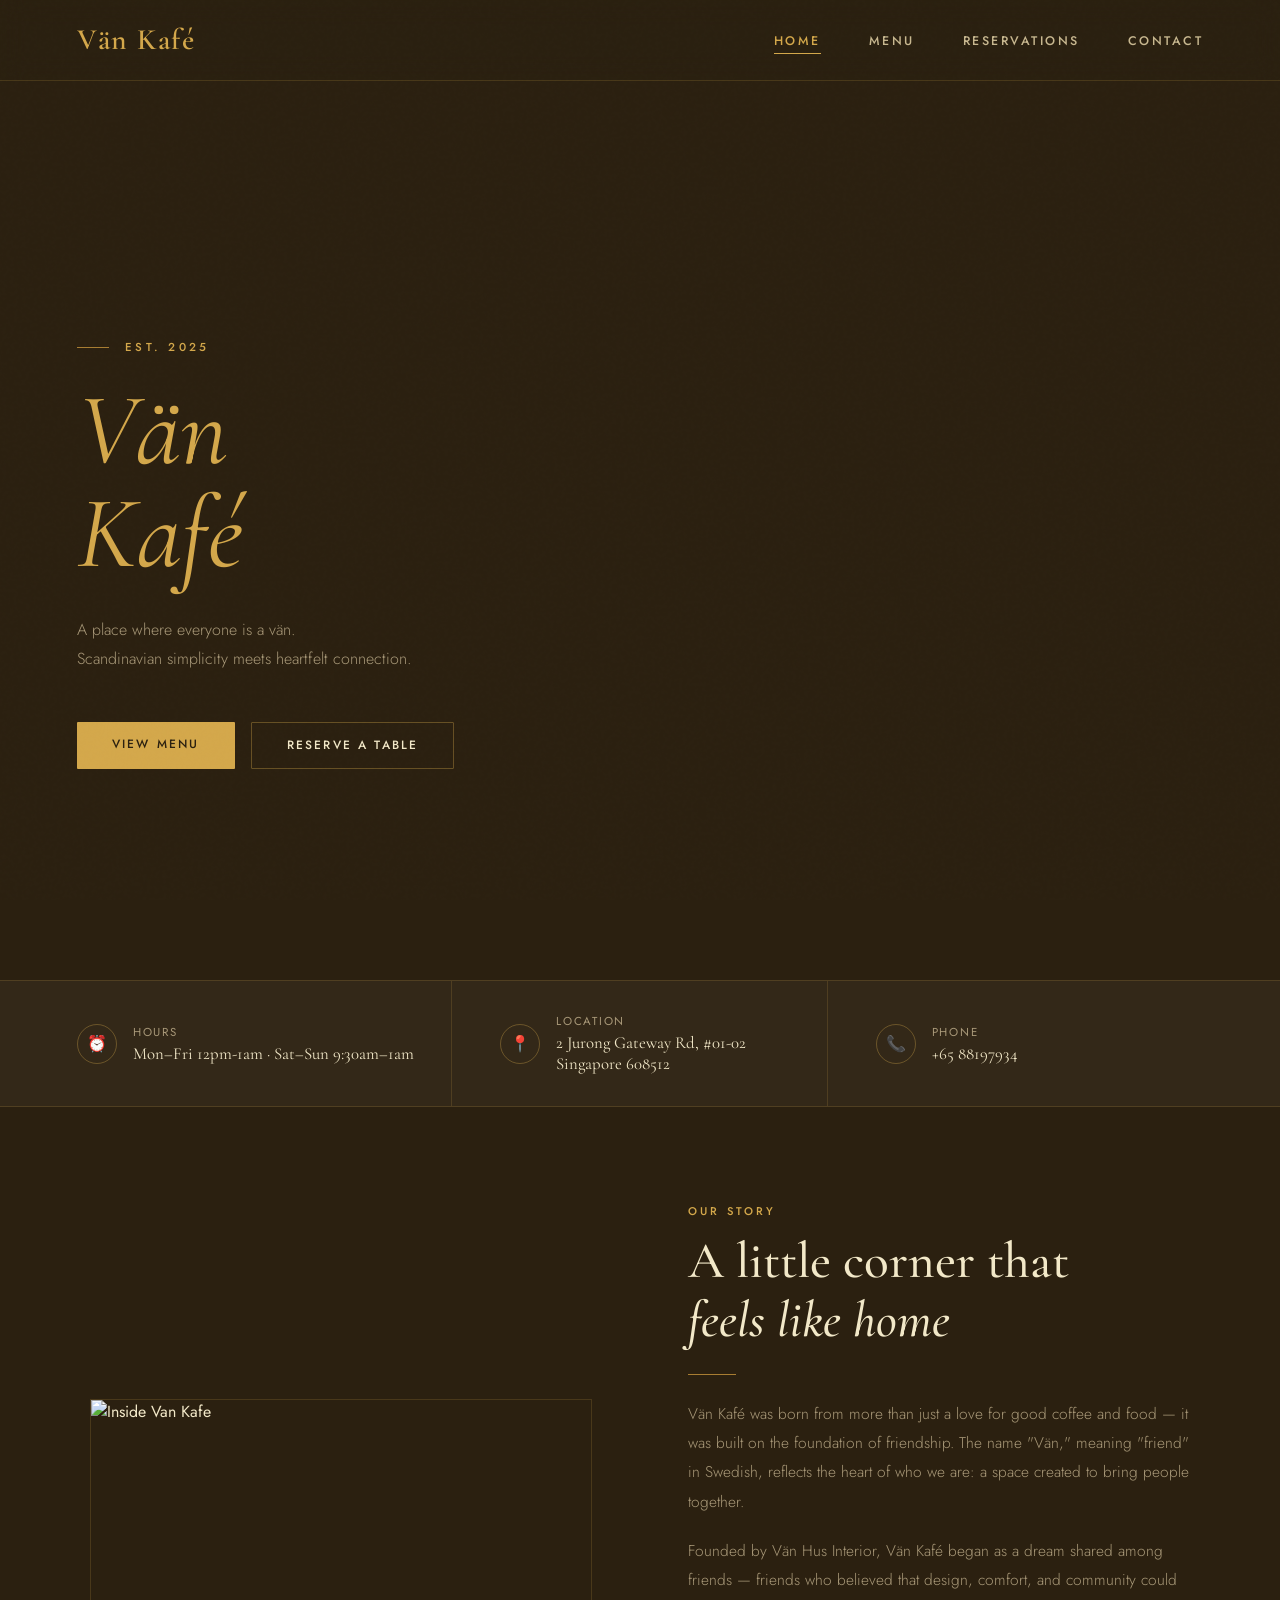
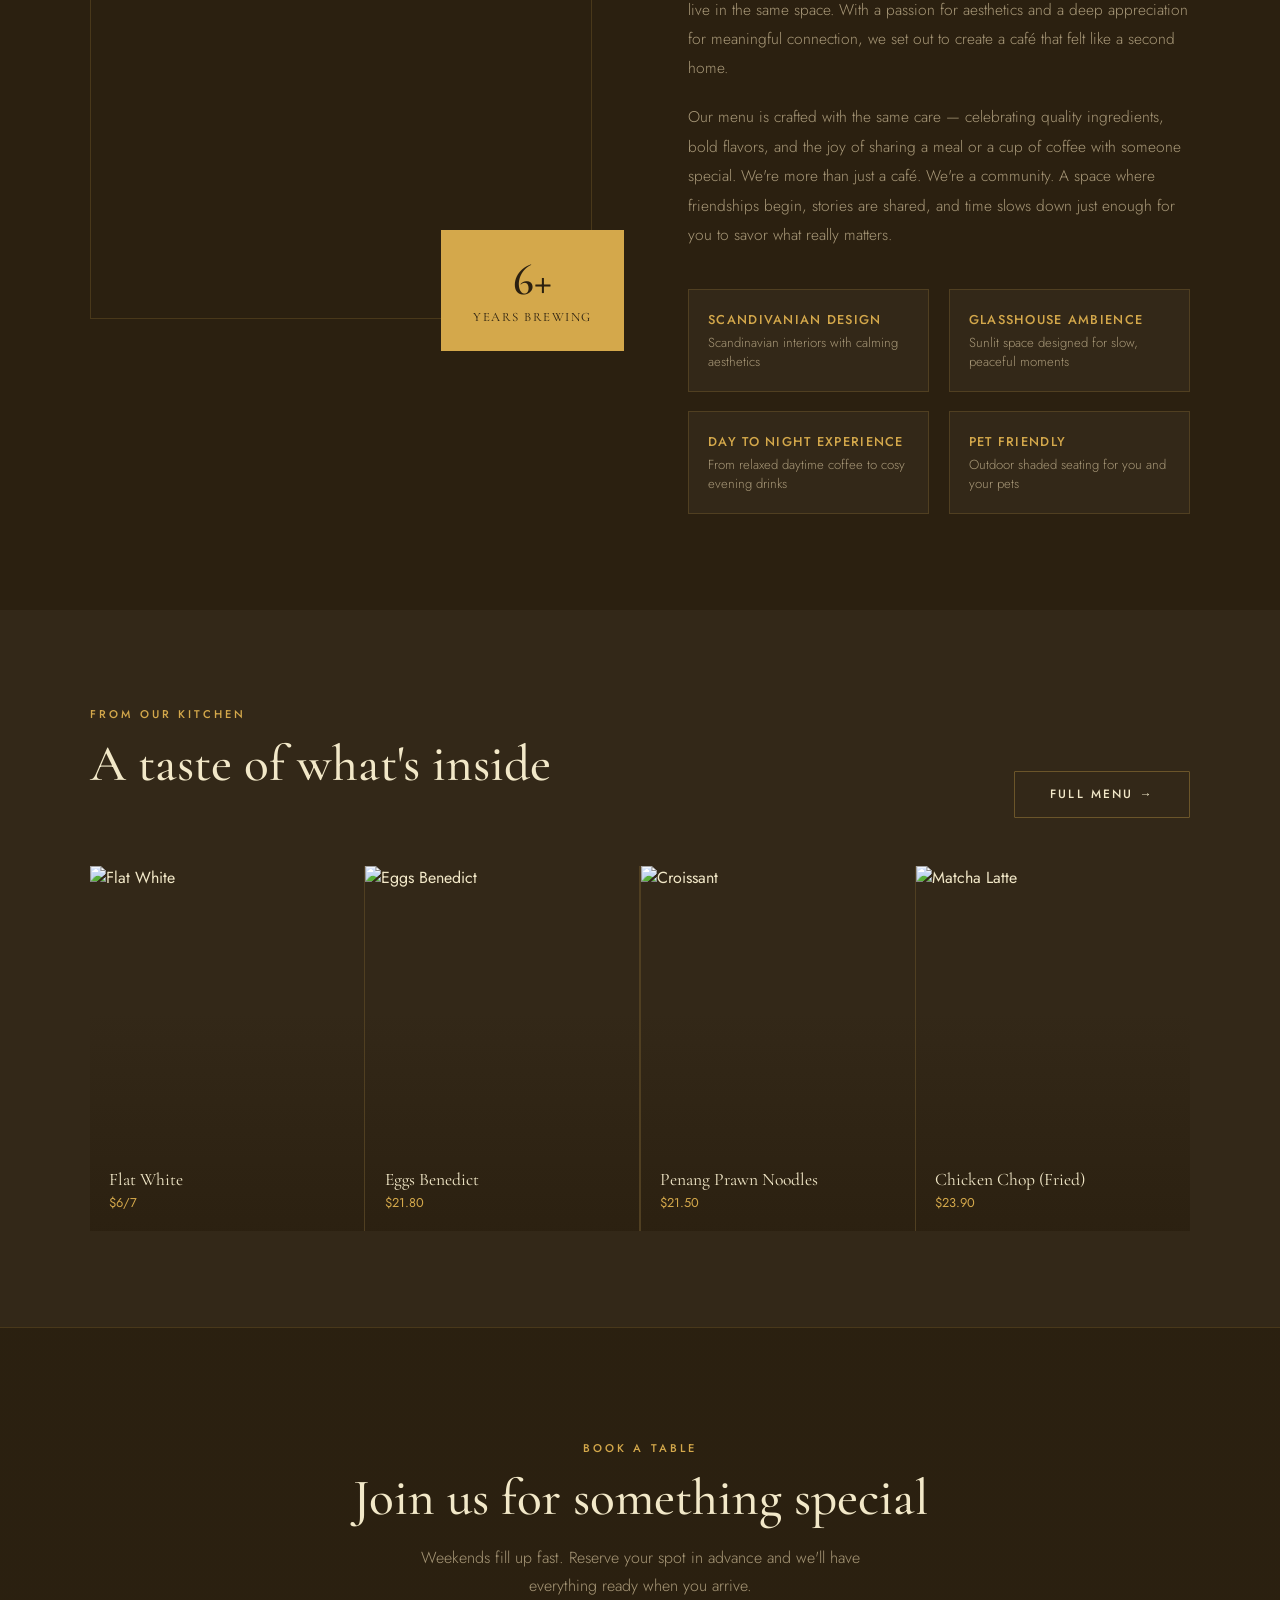
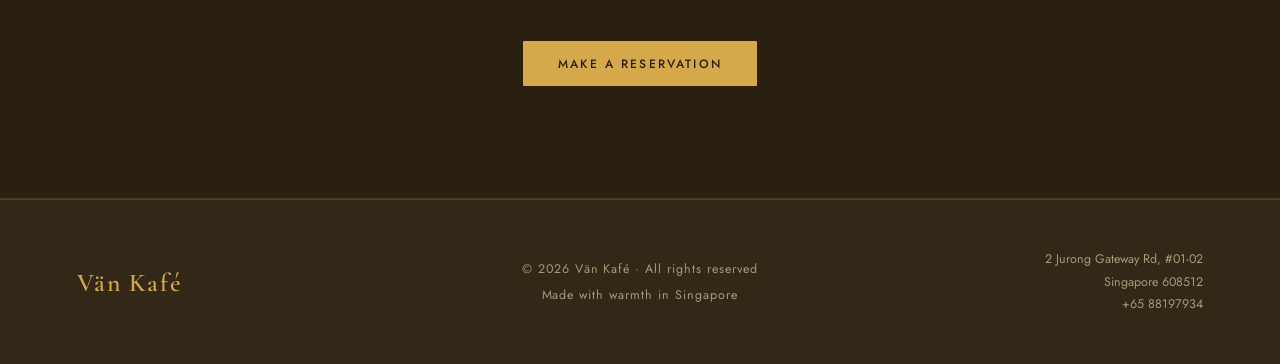
==== index.html @ fae12e0f "First draft" ====
<!DOCTYPE html>
<html lang="en">
<head>
  <meta charset="UTF-8" />
  <meta name="viewport" content="width=device-width, initial-scale=1.0" />
  <title>Vän Kafé — Home</title>
  <link rel="stylesheet" href="style.css" />
  <style>
    .hero {
      min-height: 100vh;
      display: flex;
      align-items: center;
      padding: 8rem 6% 5rem;
      position: relative;
      overflow: hidden;
    }
    .hero-bg {
      position: absolute; inset: 0;
      background:
        linear-gradient(105deg, rgba(43,32,16,0.97) 0%, rgba(43,32,16,0.72) 55%, rgba(43,32,16,0.3) 100%),
        url('https://images.unsplash.com/photo-1501339847302-ac426a4a7cbb?w=1600&q=80') center/cover no-repeat;
      z-index: 0;
    }
    .hero-content { position: relative; z-index: 1; max-width: 600px; }
    .hero-eyebrow {
      font-size: 0.72rem; text-transform: uppercase; letter-spacing: 0.3em;
      color: var(--gold); font-weight: 500; margin-bottom: 1.5rem;
      display: flex; align-items: center; gap: 1rem;
    }
    .hero-eyebrow::before { content:''; display:inline-block; width:32px; height:1px; background:var(--gold-dim); }
    .hero h1 {
      font-family: 'Cormorant Garamond', serif;
      font-size: clamp(3.8rem, 8vw, 6.5rem);
      font-weight: 400; line-height: 1; color: var(--cream); margin-bottom: 0.3rem;
    }
    .hero h1 em { display:block; font-style:italic; color:var(--gold); }
    .hero-sub { font-size:1rem; color:var(--text-muted); font-weight:300; line-height:1.8; margin:2rem 0 3rem; max-width:420px; }
    .hero-btns { display:flex; gap:1rem; flex-wrap:wrap; }

    .info-strip {
      background: var(--bg2);
      border-top: 1px solid var(--border); border-bottom: 1px solid var(--border);
      display: grid; grid-template-columns: repeat(3,1fr); padding: 0 6%;
    }
    .strip-item { padding:2rem 0; display:flex; align-items:center; gap:1rem; border-right:1px solid var(--border); }
    .strip-item:last-child { border-right:none; padding-left:3rem; }
    .strip-item:not(:first-child) { padding-left:3rem; }
    .strip-icon { width:40px; height:40px; border:1px solid var(--border2); border-radius:50%; display:flex; align-items:center; justify-content:center; font-size:1rem; flex-shrink:0; color:var(--gold); }
    .strip-label { font-size:0.72rem; text-transform:uppercase; letter-spacing:0.15em; color:var(--text-muted); margin-bottom:3px; }
    .strip-value { font-family:'Cormorant Garamond',serif; font-size:1.05rem; color:var(--cream); }

    .about-grid { display:grid; grid-template-columns:1fr 1fr; gap:6rem; align-items:center; max-width:1100px; margin:0 auto; }
    .about-img-wrap { position:relative; }
    .about-img-wrap img { width:100%; height:520px; object-fit:cover; display:block; border:1px solid var(--border); }
    .about-float { position:absolute; bottom:-2rem; right:-2rem; background:var(--gold); color:var(--bg); font-family:'Cormorant Garamond',serif; text-align:center; padding:1.5rem 2rem; line-height:1.2; }
    .about-float big { display:block; font-size:2.8rem; font-weight:600; }
    .about-float small { font-size:0.8rem; text-transform:uppercase; letter-spacing:0.12em; }
    .about-text p { color:var(--text-muted); font-weight:300; line-height:1.9; font-size:0.97rem; margin-bottom:1.2rem; }
    .feats { display:grid; grid-template-columns:1fr 1fr; gap:1.2rem; margin-top:2.5rem; }
    .feat { padding:1.2rem; background:var(--bg2); border:1px solid var(--border); }
    .feat-name { font-size:0.8rem; font-weight:500; text-transform:uppercase; letter-spacing:0.1em; color:var(--gold); margin-bottom:4px; }
    .feat p { font-size:0.82rem; color:var(--text-muted); font-weight:300; margin:0; line-height:1.5; }

    .menu-teaser { background:var(--bg2); }
    .menu-teaser-inner { max-width:1100px; margin:0 auto; }
    .menu-teaser-head { display:flex; justify-content:space-between; align-items:flex-end; margin-bottom:3rem; }
    .menu-preview-grid { display:grid; grid-template-columns:repeat(4,1fr); gap:1.5px; background:var(--border); }
    .menu-preview-item { background:var(--bg2); overflow:hidden; position:relative; aspect-ratio:3/4; }
    .menu-preview-item img { width:100%; height:100%; object-fit:cover; transition:transform 0.5s ease; display:block; }
    .menu-preview-item:hover img { transform:scale(1.06); }
    .menu-preview-overlay { position:absolute; inset:0; background:linear-gradient(to top, rgba(43,32,16,0.92) 0%, transparent 60%); display:flex; flex-direction:column; justify-content:flex-end; padding:1.2rem; }
    .menu-preview-name { font-family:'Cormorant Garamond',serif; font-size:1.1rem; color:var(--cream); }
    .menu-preview-price { font-size:0.8rem; color:var(--gold); margin-top:3px; }

    .reserve-banner {
      background: linear-gradient(rgba(43,32,16,0.88), rgba(43,32,16,0.88)),
        url('https://images.unsplash.com/photo-1554118811-1e0d58224f24?w=1400&q=80') center/cover;
      text-align:center; padding:7rem 6%;
      border-top:1px solid var(--border); border-bottom:1px solid var(--border);
    }
    .reserve-banner .section-title { margin-bottom:1rem; }
    .reserve-banner p { color:var(--text-muted); font-weight:300; max-width:480px; margin:0 auto 2.5rem; line-height:1.8; }

    @media (max-width:900px) {
      .about-grid { grid-template-columns:1fr; gap:3rem; }
      .about-float { right:0; }
      .menu-preview-grid { grid-template-columns:repeat(2,1fr); }
      .info-strip { grid-template-columns:1fr; }
      .strip-item { border-right:none; border-bottom:1px solid var(--border); padding-left:0 !important; }
      .strip-item:last-child { border-bottom:none; }
      .menu-teaser-head { flex-direction:column; align-items:flex-start; gap:1.5rem; }
    }
  </style>
</head>
<body>
  <nav>
    <a class="nav-logo" href="index.html">Vän Kafé</a>
    <ul class="nav-links" id="navLinks">
      <li><a href="index.html" class="active">Home</a></li>
      <li><a href="menu.html">Menu</a></li>
      <li><a href="https://reserve.oddle.me/en_SG/vankafe" target="_blank">Reservations</a></li>
      <li><a href="contact.html">Contact</a></li>
    </ul>
    <button class="hamburger" id="hamburger"><span></span><span></span><span></span></button>
  </nav>
  <div class="page">
    <div class="hero">
      <div class="hero-bg"></div>
      <div class="hero-content">
        <p class="hero-eyebrow fi fi-d1">Est. 2025</p>
        <h1 class="fi fi-d2"><em>Vän<br>Kafé</em></h1>
        <p class="hero-sub fi fi-d3">A place where everyone is a vän.<br>Scandinavian simplicity meets heartfelt connection.</p>
        <div class="hero-btns fi fi-d3">
          <a href="menu.html" class="btn btn-gold">View Menu</a>
          <a href="reservations.html" class="btn btn-outline">Reserve a Table</a>
        </div>
      </div>
    </div>

    <div class="info-strip">
      <div class="strip-item fi"><div class="strip-icon">⏰</div><div><div class="strip-label">Hours</div><div class="strip-value">Mon–Fri 12pm-1am · Sat–Sun 9:30am–1am</div></div></div>
      <div class="strip-item fi fi-d1"><div class="strip-icon">📍</div><div><div class="strip-label">Location</div><div class="strip-value">2 Jurong Gateway Rd, #01-02<br>Singapore 608512</div></div></div>
      <div class="strip-item fi fi-d2"><div class="strip-icon">📞</div><div><div class="strip-label">Phone</div><div class="strip-value">+65 88197934</div></div></div>
    </div>

    <section>
      <div class="about-grid">
        <div class="about-img-wrap fi">
          <img src="https://images.unsplash.com/photo-1554118811-1e0d58224f24?w=900&q=80" alt="Inside Van Kafe" />
          <div class="about-float"><big>6+</big><small>Years Brewing</small></div>
        </div>
        <div class="about-text fi fi-d1">
          <span class="section-tag">Our Story</span>
          <h2 class="section-title">A little corner that<br><em>feels like home</em></h2>
          <div class="divider"></div>
          <p>Vän Kafé was born from more than just a love for good coffee and food — it was built on the foundation of friendship. The name "Vän," meaning "friend" in Swedish, reflects the heart of who we are: a space created to bring people together.</p>
          <p>Founded by Vän Hus Interior, Vän Kafé began as a dream shared among friends — friends who believed that design, comfort, and community could live in the same space. With a passion for aesthetics and a deep appreciation for meaningful connection, we set out to create a café that felt like a second home.</p>
          <p>Our menu is crafted with the same care — celebrating quality ingredients, bold flavors, and the joy of sharing a meal or a cup of coffee with someone special. We're more than just a café. We're a community. A space where friendships begin, stories are shared, and time slows down just enough for you to savor what really matters.</p>
          <div class="feats">
            <div class="feat"><div class="feat-name">Scandivanian Design</div><p>Scandinavian interiors with calming aesthetics</p></div>
            <div class="feat"><div class="feat-name">Glasshouse Ambience</div><p>Sunlit space designed for slow, peaceful moments</p></div>
            <div class="feat"><div class="feat-name">Day to Night Experience</div><p>From relaxed daytime coffee to cosy evening drinks</p></div>
            <div class="feat"><div class="feat-name">Pet Friendly</div><p>Outdoor shaded seating for you and your pets</p></div>
          </div>
        </div>
      </div>
    </section>

    <section class="menu-teaser">
      <div class="menu-teaser-inner">
        <div class="menu-teaser-head fi">
          <div><span class="section-tag">From Our Kitchen</span><h2 class="section-title">A taste of what's inside</h2></div>
          <a href="menu.html" class="btn btn-outline">Full Menu →</a>
        </div>
        <div class="menu-preview-grid fi fi-d1">
          <div class="menu-preview-item"><img src="https://images.unsplash.com/photo-1511920170033-f8396924c348?w=600&q=80" alt="Flat White" /><div class="menu-preview-overlay"><div class="menu-preview-name">Flat White</div><div class="menu-preview-price">$6/7</div></div></div>
          <div class="menu-preview-item"><img src="https://images.unsplash.com/photo-1525351484163-7529414344d8?w=600&q=80" alt="Eggs Benedict" /><div class="menu-preview-overlay"><div class="menu-preview-name">Eggs Benedict</div><div class="menu-preview-price">$21.80</div></div></div>
          <div class="menu-preview-item"><img src="https://images.unsplash.com/photo-1509440159596-0249088772ff?w=600&q=80" alt="Croissant" /><div class="menu-preview-overlay"><div class="menu-preview-name">Penang Prawn Noodles</div><div class="menu-preview-price">$21.50</div></div></div>
          <div class="menu-preview-item"><img src="https://images.unsplash.com/photo-1556679343-c7306c1976bc?w=600&q=80" alt="Matcha Latte" /><div class="menu-preview-overlay"><div class="menu-preview-name">Chicken Chop (Fried)</div><div class="menu-preview-price">$23.90</div></div></div>
        </div>
      </div>
    </section>

    <div class="reserve-banner">
      <span class="section-tag fi">Book a Table</span>
      <h2 class="section-title fi fi-d1">Join us for something special</h2>
      <p class="fi fi-d2">Weekends fill up fast. Reserve your spot in advance and we'll have everything ready when you arrive.</p>
      <a href="reservations.html" class="btn btn-gold fi fi-d2">Make a Reservation</a>
    </div>

    <footer>
      <span class="footer-logo">Vän Kafé</span>
      <div class="footer-center">© 2026 Vän Kafé · All rights reserved<br/><span style="margin-top:4px;display:block;">Made with warmth in Singapore</span></div>
      <div class="footer-right">2 Jurong Gateway Rd, #01-02<br>Singapore 608512<br/>+65 88197934</div>
    </footer>
  </div>
  <script>
    document.getElementById('hamburger').addEventListener('click', () => document.getElementById('navLinks').classList.toggle('open'));
    const obs = new IntersectionObserver(entries => { entries.forEach(e => { if (e.isIntersecting) { e.target.classList.add('on'); obs.unobserve(e.target); } }); }, { threshold: 0.1 });
    document.querySelectorAll('.fi').forEach(el => obs.observe(el));
  </script>
</body>
</html>
---- style.css ----
@import url('https://fonts.googleapis.com/css2?family=Cormorant+Garamond:ital,wght@0,400;0,500;0,600;1,400;1,600&family=Jost:wght@300;400;500&display=swap');

:root {
  --bg:        #2B2010;
  --bg2:       #332818;
  --bg3:       #3D3020;
  --panel:     #4A3A28;
  --gold:      #D4A84B;
  --gold-dim:  #A87D32;
  --amber:     #E8C46A;
  --cream:     #F2E8C8;
  --cream-dim: #C8B890;
  --text:      #F2E8C8;
  --text-muted:#A89878;
  --border:    rgba(212,168,75,0.18);
  --border2:   rgba(212,168,75,0.35);
}

*, *::before, *::after { box-sizing: border-box; margin: 0; padding: 0; }
html { scroll-behavior: smooth; }

body {
  font-family: 'Jost', sans-serif;
  background: var(--bg);
  color: var(--text);
  min-height: 100vh;
}

/* Grain overlay */
body::before {
  content: '';
  position: fixed;
  inset: 0;
  background-image: url("data:image/svg+xml,%3Csvg viewBox='0 0 256 256' xmlns='http://www.w3.org/2000/svg'%3E%3Cfilter id='noise'%3E%3CfeTurbulence type='fractalNoise' baseFrequency='0.9' numOctaves='4' stitchTiles='stitch'/%3E%3C/filter%3E%3Crect width='100%25' height='100%25' filter='url(%23noise)' opacity='0.04'/%3E%3C/svg%3E");
  pointer-events: none;
  z-index: 999;
  opacity: 0.35;
}

/* NAV */
nav {
  position: fixed;
  top: 0; left: 0; right: 0;
  z-index: 100;
  display: flex;
  align-items: center;
  justify-content: space-between;
  padding: 1.4rem 6%;
  background: rgba(43,32,16,0.88);
  backdrop-filter: blur(12px);
  border-bottom: 1px solid var(--border);
}

.nav-logo {
  font-family: 'Cormorant Garamond', serif;
  font-size: 1.85rem;
  font-weight: 600;
  color: var(--gold);
  text-decoration: none;
  letter-spacing: 0.06em;
}

.nav-links {
  display: flex;
  gap: 3rem;
  list-style: none;
}

.nav-links a {
  font-size: 0.78rem;
  text-transform: uppercase;
  letter-spacing: 0.2em;
  color: var(--cream-dim);
  text-decoration: none;
  font-weight: 500;
  transition: color 0.2s;
  position: relative;
}

.nav-links a::after {
  content: '';
  position: absolute;
  bottom: -4px; left: 0; right: 0;
  height: 1px;
  background: var(--gold);
  transform: scaleX(0);
  transition: transform 0.25s;
}

.nav-links a:hover, .nav-links a.active { color: var(--gold); }
.nav-links a:hover::after, .nav-links a.active::after { transform: scaleX(1); }

.hamburger {
  display: none;
  flex-direction: column;
  gap: 5px;
  cursor: pointer;
  background: none;
  border: none;
  padding: 4px;
}
.hamburger span {
  display: block; width: 24px; height: 1.5px;
  background: var(--cream-dim); border-radius: 2px; transition: all 0.3s;
}

/* BUTTONS */
.btn {
  display: inline-block;
  padding: 0.85rem 2.2rem;
  font-family: 'Jost', sans-serif;
  font-size: 0.75rem;
  font-weight: 500;
  text-transform: uppercase;
  letter-spacing: 0.18em;
  text-decoration: none;
  border-radius: 1px;
  transition: all 0.25s;
  cursor: pointer;
  border: none;
}

.btn-gold {
  background: var(--gold);
  color: var(--bg);
}
.btn-gold:hover { background: var(--amber); }

.btn-outline {
  background: transparent;
  color: var(--cream);
  border: 1px solid var(--border2);
}
.btn-outline:hover { background: rgba(212,168,75,0.1); border-color: var(--gold); color: var(--gold); }

/* PAGE WRAPPER */
.page { padding-top: 80px; }

/* SECTION */
section { padding: 6rem 6%; }

.section-tag {
  font-size: 0.7rem;
  text-transform: uppercase;
  letter-spacing: 0.28em;
  color: var(--gold);
  font-weight: 500;
  margin-bottom: 0.8rem;
  display: block;
}

.section-title {
  font-family: 'Cormorant Garamond', serif;
  font-size: clamp(2rem, 4vw, 3.2rem);
  font-weight: 500;
  color: var(--cream);
  line-height: 1.15;
  margin-bottom: 1.5rem;
}

/* DIVIDER */
.divider {
  width: 48px; height: 1px;
  background: var(--gold-dim);
  margin: 1.5rem 0;
}

/* FOOTER */
footer {
  background: var(--bg2);
  border-top: 1px solid var(--border);
  padding: 3rem 6%;
  display: grid;
  grid-template-columns: 1fr auto 1fr;
  align-items: center;
  gap: 2rem;
}

.footer-logo {
  font-family: 'Cormorant Garamond', serif;
  font-size: 1.6rem;
  color: var(--gold);
  font-weight: 600;
  letter-spacing: 0.06em;
}

.footer-center {
  text-align: center;
  font-size: 0.78rem;
  color: var(--text-muted);
  letter-spacing: 0.08em;
  line-height: 1.8;
}

.footer-right {
  text-align: right;
  font-size: 0.78rem;
  color: var(--text-muted);
  line-height: 1.8;
}

/* FADE IN */
.fi {
  opacity: 0;
  transform: translateY(20px);
  transition: opacity 0.75s ease, transform 0.75s ease;
}
.fi.on { opacity: 1; transform: none; }
.fi-d1 { transition-delay: 0.1s; }
.fi-d2 { transition-delay: 0.2s; }
.fi-d3 { transition-delay: 0.3s; }

/* MOBILE */
@media (max-width: 768px) {
  .nav-links {
    display: none;
    position: absolute;
    top: 100%; left: 0; right: 0;
    background: rgba(43,32,16,0.97);
    flex-direction: column;
    padding: 1.5rem 6%;
    gap: 1.5rem;
    border-bottom: 1px solid var(--border);
  }
  .nav-links.open { display: flex; }
  .hamburger { display: flex; }
  footer { grid-template-columns: 1fr; text-align: center; }
  .footer-right { text-align: center; }
}
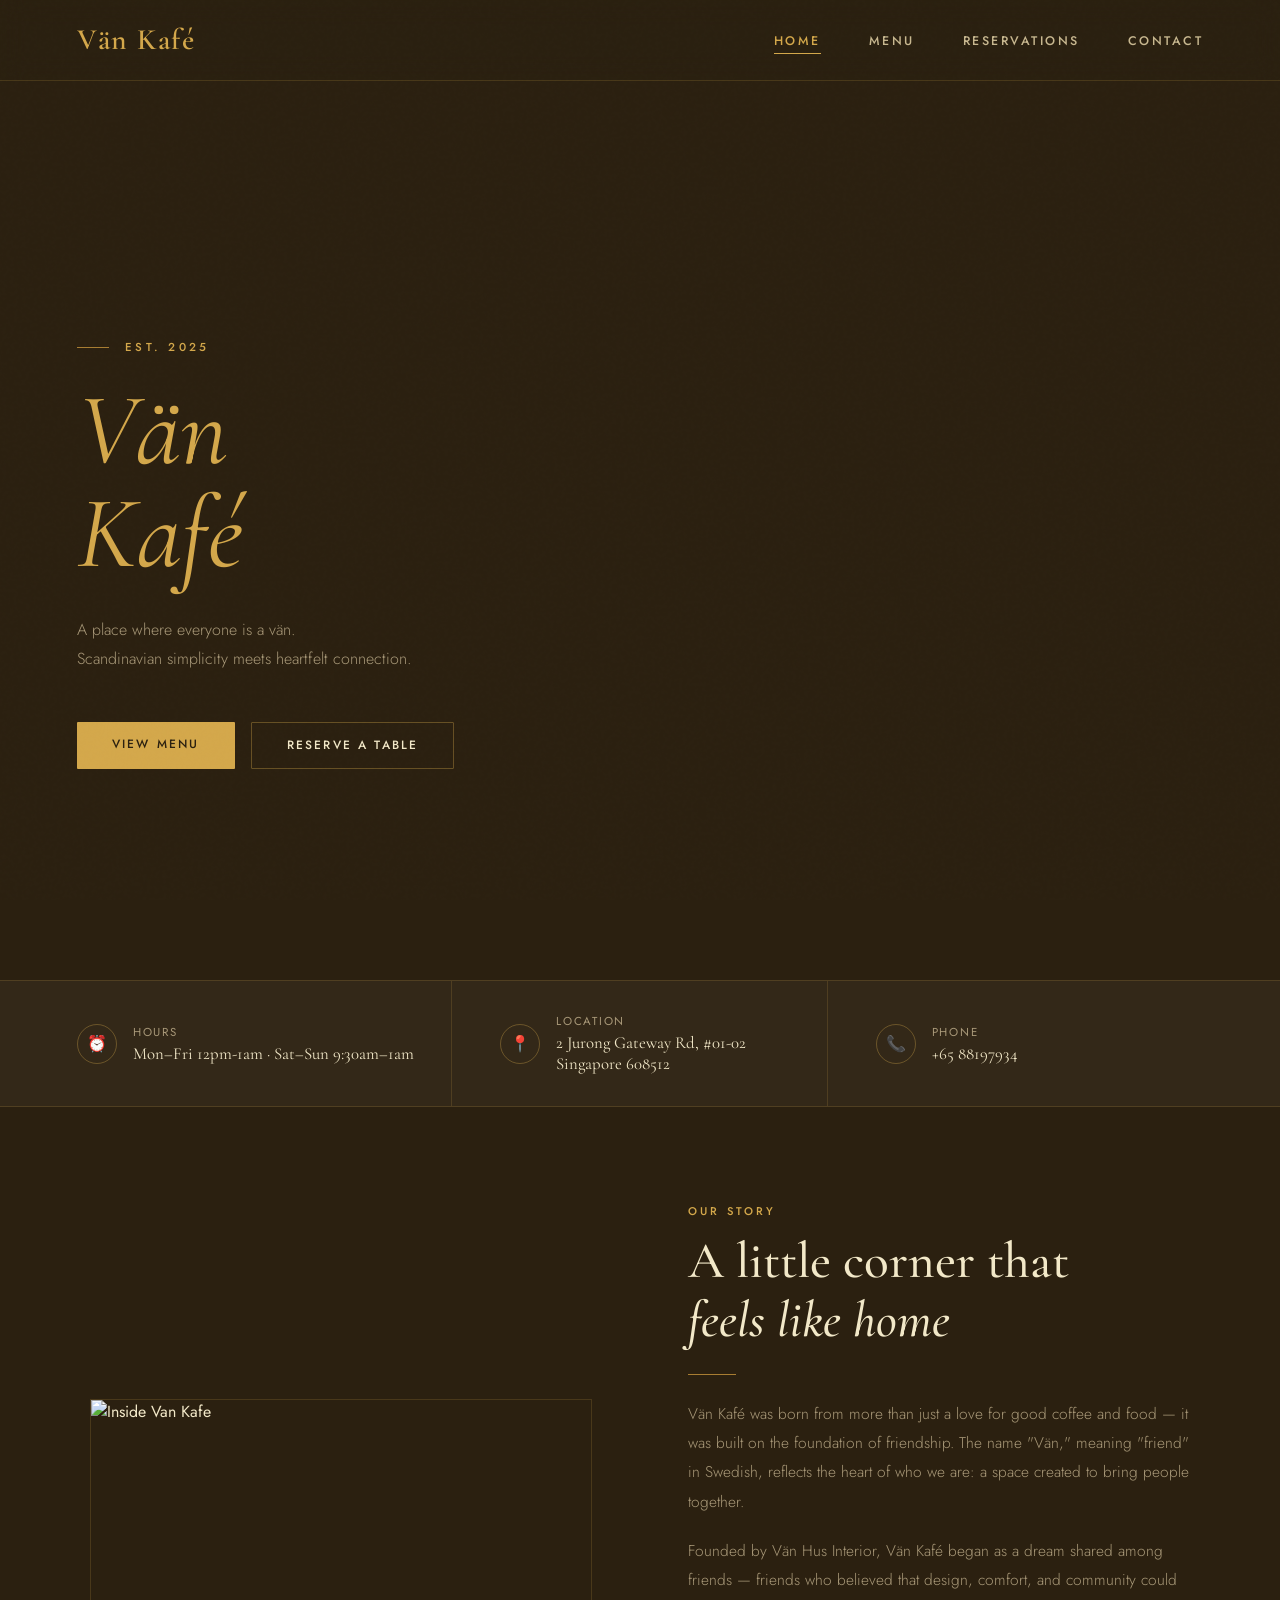
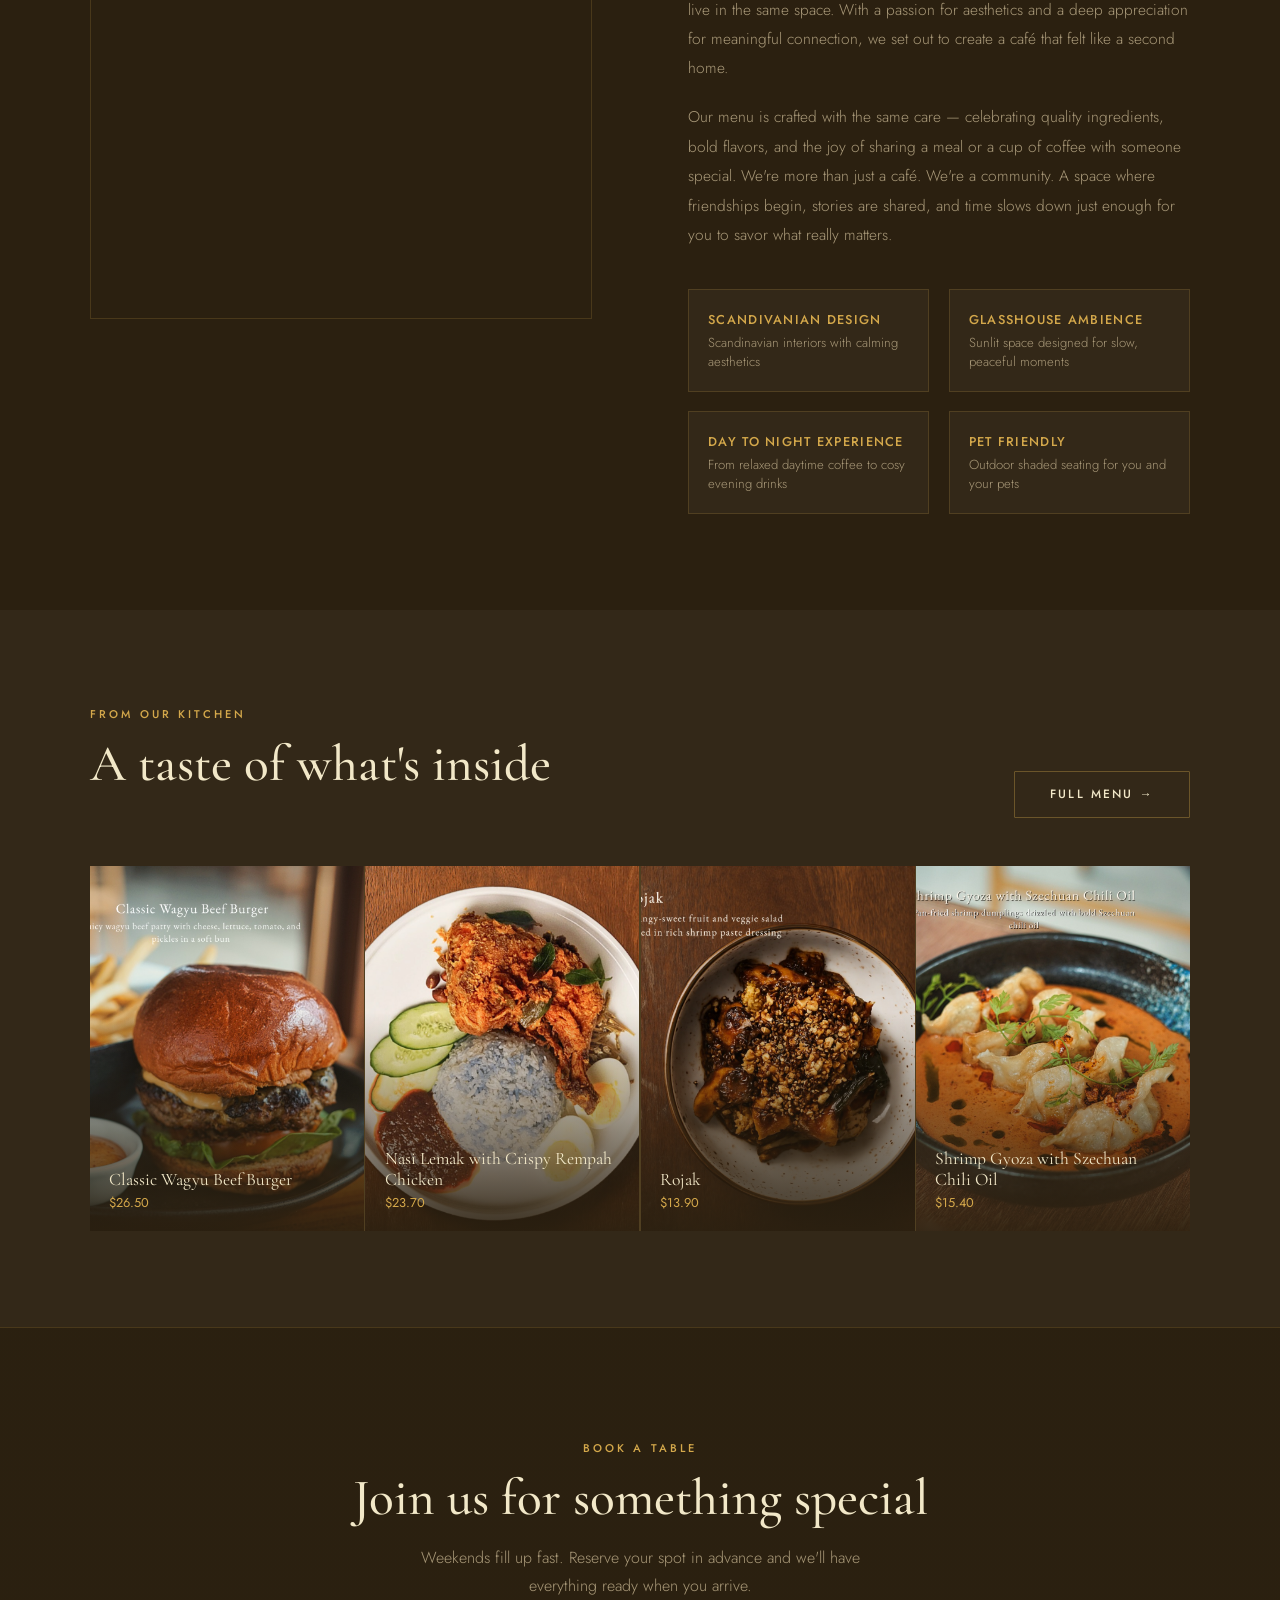
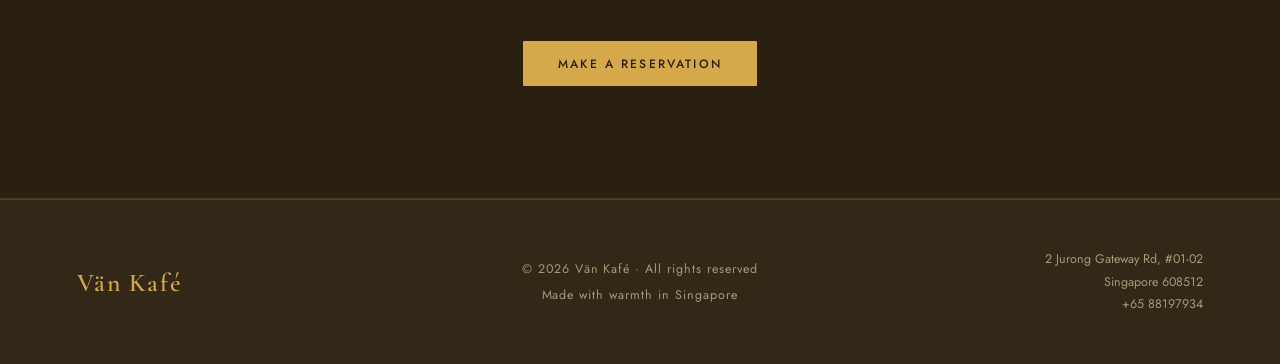
==== commit 5223b19d: "2nd draft, almost completed, require testing" ====
--- a/index.html
+++ b/index.html
@@ -112,7 +112,7 @@
         <p class="hero-sub fi fi-d3">A place where everyone is a vän.<br>Scandinavian simplicity meets heartfelt connection.</p>
         <div class="hero-btns fi fi-d3">
           <a href="menu.html" class="btn btn-gold">View Menu</a>
-          <a href="reservations.html" class="btn btn-outline">Reserve a Table</a>
+          <a href="https://reserve.oddle.me/en_SG/vankafe" target="_blank" class="btn btn-outline">Reserve a Table</a>
         </div>
       </div>
     </div>
@@ -127,7 +127,6 @@
       <div class="about-grid">
         <div class="about-img-wrap fi">
           <img src="https://images.unsplash.com/photo-1554118811-1e0d58224f24?w=900&q=80" alt="Inside Van Kafe" />
-          <div class="about-float"><big>6+</big><small>Years Brewing</small></div>
         </div>
         <div class="about-text fi fi-d1">
           <span class="section-tag">Our Story</span>
@@ -153,10 +152,10 @@
           <a href="menu.html" class="btn btn-outline">Full Menu →</a>
         </div>
         <div class="menu-preview-grid fi fi-d1">
-          <div class="menu-preview-item"><img src="https://images.unsplash.com/photo-1511920170033-f8396924c348?w=600&q=80" alt="Flat White" /><div class="menu-preview-overlay"><div class="menu-preview-name">Flat White</div><div class="menu-preview-price">$6/7</div></div></div>
-          <div class="menu-preview-item"><img src="https://images.unsplash.com/photo-1525351484163-7529414344d8?w=600&q=80" alt="Eggs Benedict" /><div class="menu-preview-overlay"><div class="menu-preview-name">Eggs Benedict</div><div class="menu-preview-price">$21.80</div></div></div>
-          <div class="menu-preview-item"><img src="https://images.unsplash.com/photo-1509440159596-0249088772ff?w=600&q=80" alt="Croissant" /><div class="menu-preview-overlay"><div class="menu-preview-name">Penang Prawn Noodles</div><div class="menu-preview-price">$21.50</div></div></div>
-          <div class="menu-preview-item"><img src="https://images.unsplash.com/photo-1556679343-c7306c1976bc?w=600&q=80" alt="Matcha Latte" /><div class="menu-preview-overlay"><div class="menu-preview-name">Chicken Chop (Fried)</div><div class="menu-preview-price">$23.90</div></div></div>
+          <div class="menu-preview-item"><img src="images/beefburger.png" alt="beef burger" /><div class="menu-preview-overlay"><div class="menu-preview-name">Classic Wagyu Beef Burger</div><div class="menu-preview-price">$26.50</div></div></div>
+          <div class="menu-preview-item"><img src="images/nasilemak.png" alt="nasi lemak" /><div class="menu-preview-overlay"><div class="menu-preview-name">Nasi Lemak with Crispy Rempah Chicken</div><div class="menu-preview-price">$23.70</div></div></div>
+          <div class="menu-preview-item"><img src="images/rojak.png" alt="rojak" /><div class="menu-preview-overlay"><div class="menu-preview-name">Rojak</div><div class="menu-preview-price">$13.90</div></div></div>
+          <div class="menu-preview-item"><img src="images/shrimpgyoza.png" alt="shrimp gyoza" /><div class="menu-preview-overlay"><div class="menu-preview-name">Shrimp Gyoza with Szechuan Chili Oil</div><div class="menu-preview-price">$15.40</div></div></div>
         </div>
       </div>
     </section>
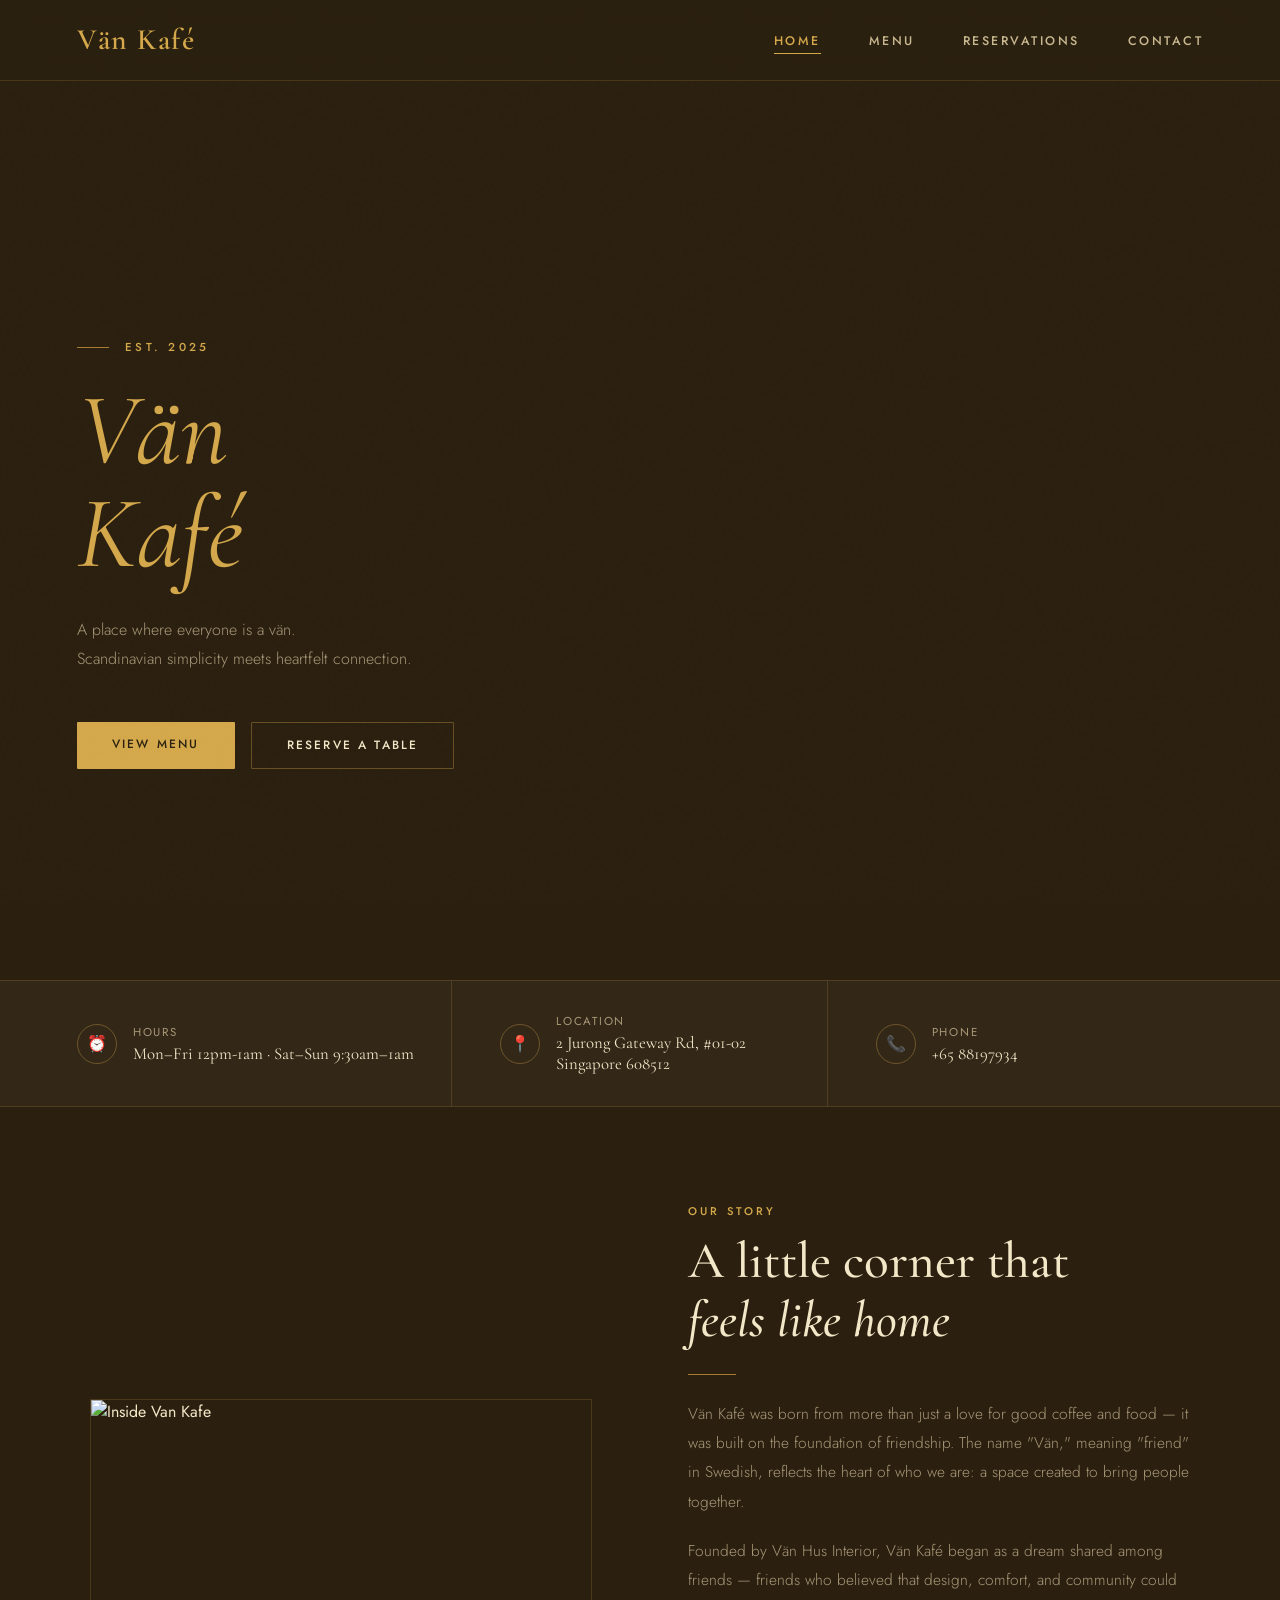
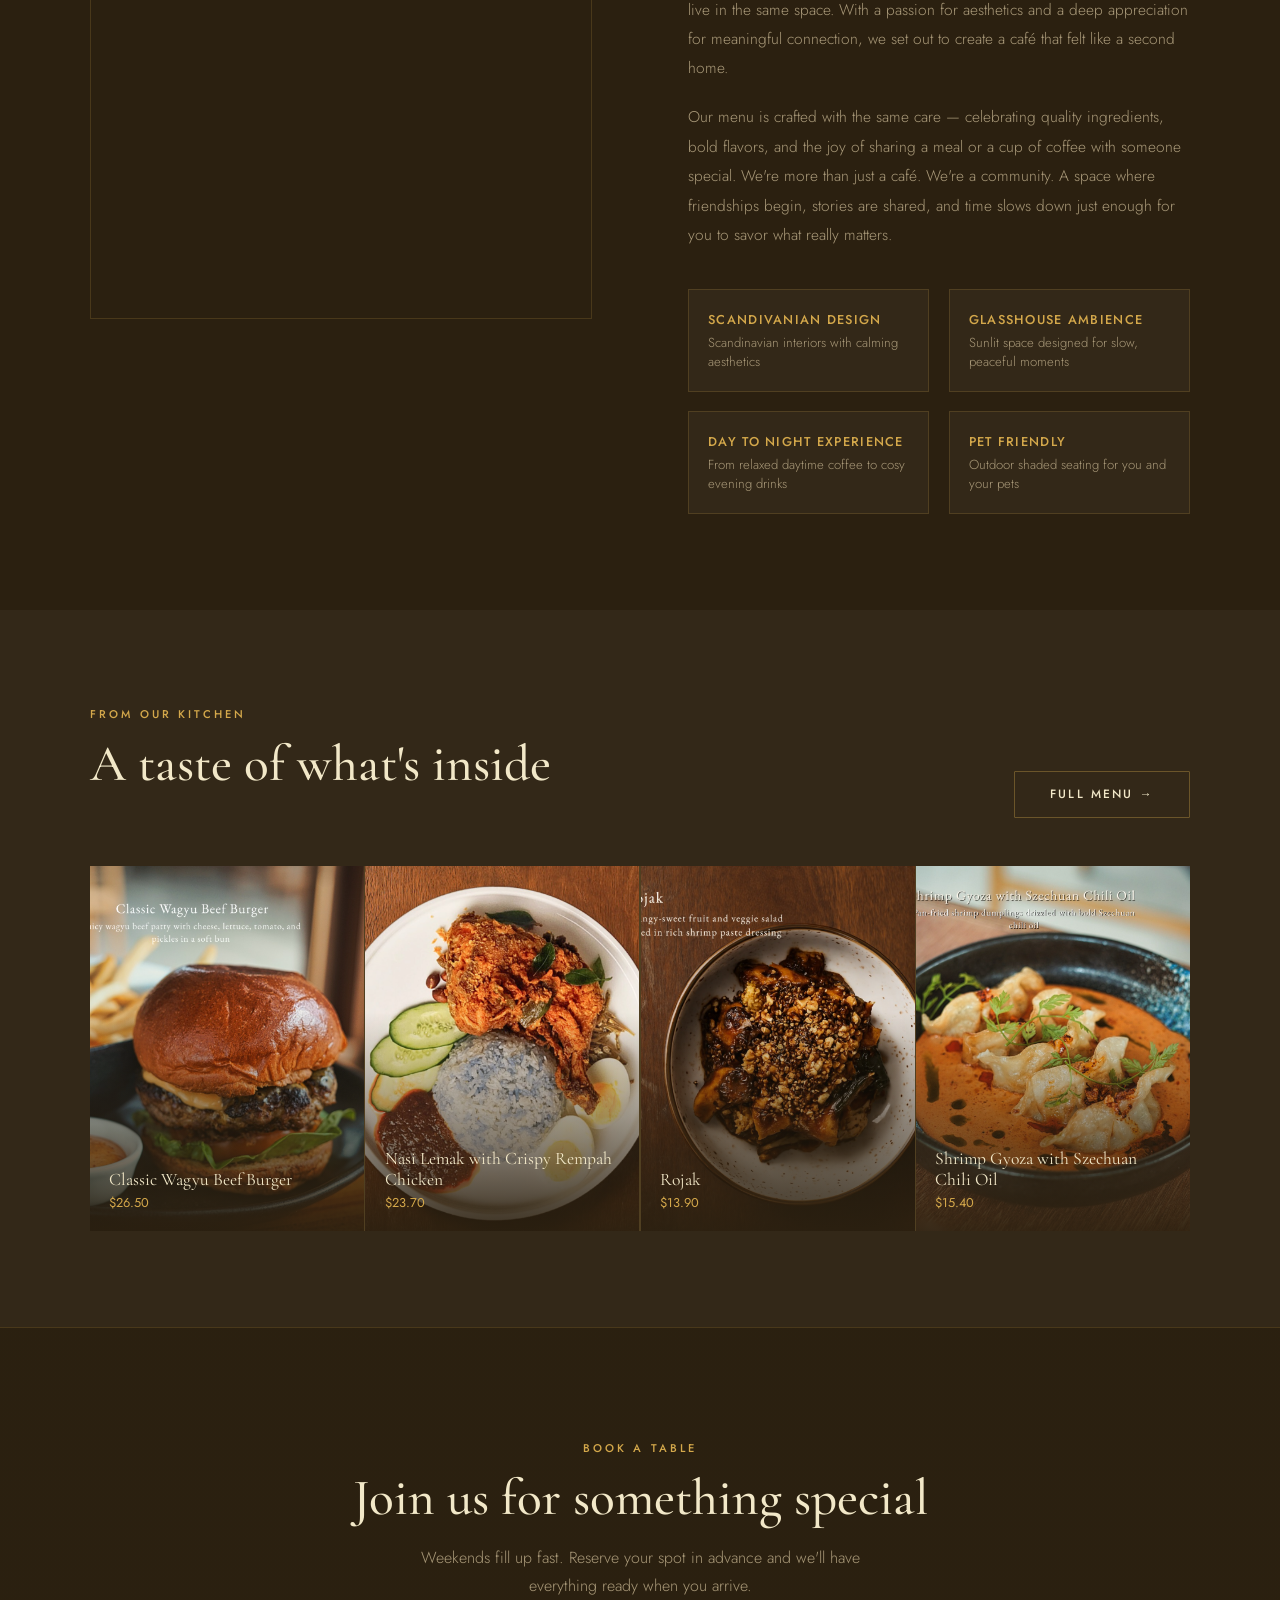
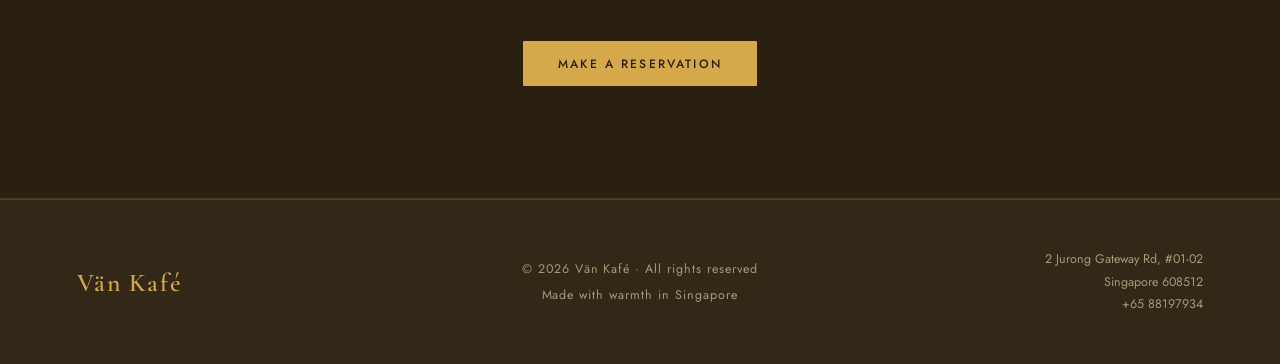
==== commit 4c1c338d: "5th draft, made dropdown nav to close when pressed anywhere else" ====
--- a/index.html
+++ b/index.html
@@ -174,8 +174,34 @@
     </footer>
   </div>
   <script>
-    document.getElementById('hamburger').addEventListener('click', () => document.getElementById('navLinks').classList.toggle('open'));
-    const obs = new IntersectionObserver(entries => { entries.forEach(e => { if (e.isIntersecting) { e.target.classList.add('on'); obs.unobserve(e.target); } }); }, { threshold: 0.1 });
+    document.getElementById('hamburger').addEventListener('click', () => {
+      document.getElementById('navLinks').classList.toggle('open');
+    });
+
+    document.addEventListener('click', (e) => {
+      const nav = document.getElementById('navLinks');
+      const hamburger = document.getElementById('hamburger');
+
+      if (!nav.contains(e.target) && !hamburger.contains(e.target)) {
+        nav.classList.remove('open');
+      }
+    });
+
+    document.querySelectorAll('#navLinks a').forEach(link => {
+      link.addEventListener('click', () => {
+        document.getElementById('navLinks').classList.remove('open');
+      });
+    });
+    
+    const obs = new IntersectionObserver(entries => {
+      entries.forEach(e => {
+        if (e.isIntersecting) {
+          e.target.classList.add('on');
+          obs.unobserve(e.target);
+        }
+      });
+    }, { threshold: 0.1 });
+
     document.querySelectorAll('.fi').forEach(el => obs.observe(el));
   </script>
 </body>
--- a/style.css
+++ b/style.css
@@ -41,7 +41,7 @@
 nav {
   position: fixed;
   top: 0; left: 0; right: 0;
-  z-index: 100;
+  z-index: 2000;
   display: flex;
   align-items: center;
   justify-content: space-between;
@@ -213,17 +213,41 @@
 /* MOBILE */
 @media (max-width: 768px) {
   .nav-links {
-    display: none;
     position: absolute;
-    top: 100%; left: 0; right: 0;
+    top: 100%;
+    left: 0;
+    right: 0;
     background: rgba(43,32,16,0.97);
     flex-direction: column;
     padding: 1.5rem 6%;
     gap: 1.5rem;
     border-bottom: 1px solid var(--border);
-  }
-  .nav-links.open { display: flex; }
-  .hamburger { display: flex; }
-  footer { grid-template-columns: 1fr; text-align: center; }
-  .footer-right { text-align: center; }
-}
+    max-height: 0;
+    overflow: hidden;
+    opacity: 0;
+    transform: translateY(-10px);
+
+    transition: all 0.35s ease;
+    pointer-events: none;
+  }
+
+  .nav-links.open {
+    max-height: 400px;
+    opacity: 1;
+    transform: translateY(0);
+    pointer-events: auto;
+  }
+
+  .hamburger {
+    display: flex;
+  }
+
+  footer {
+    grid-template-columns: 1fr;
+    text-align: center;
+  }
+
+  .footer-right {
+    text-align: center;
+  }
+}
